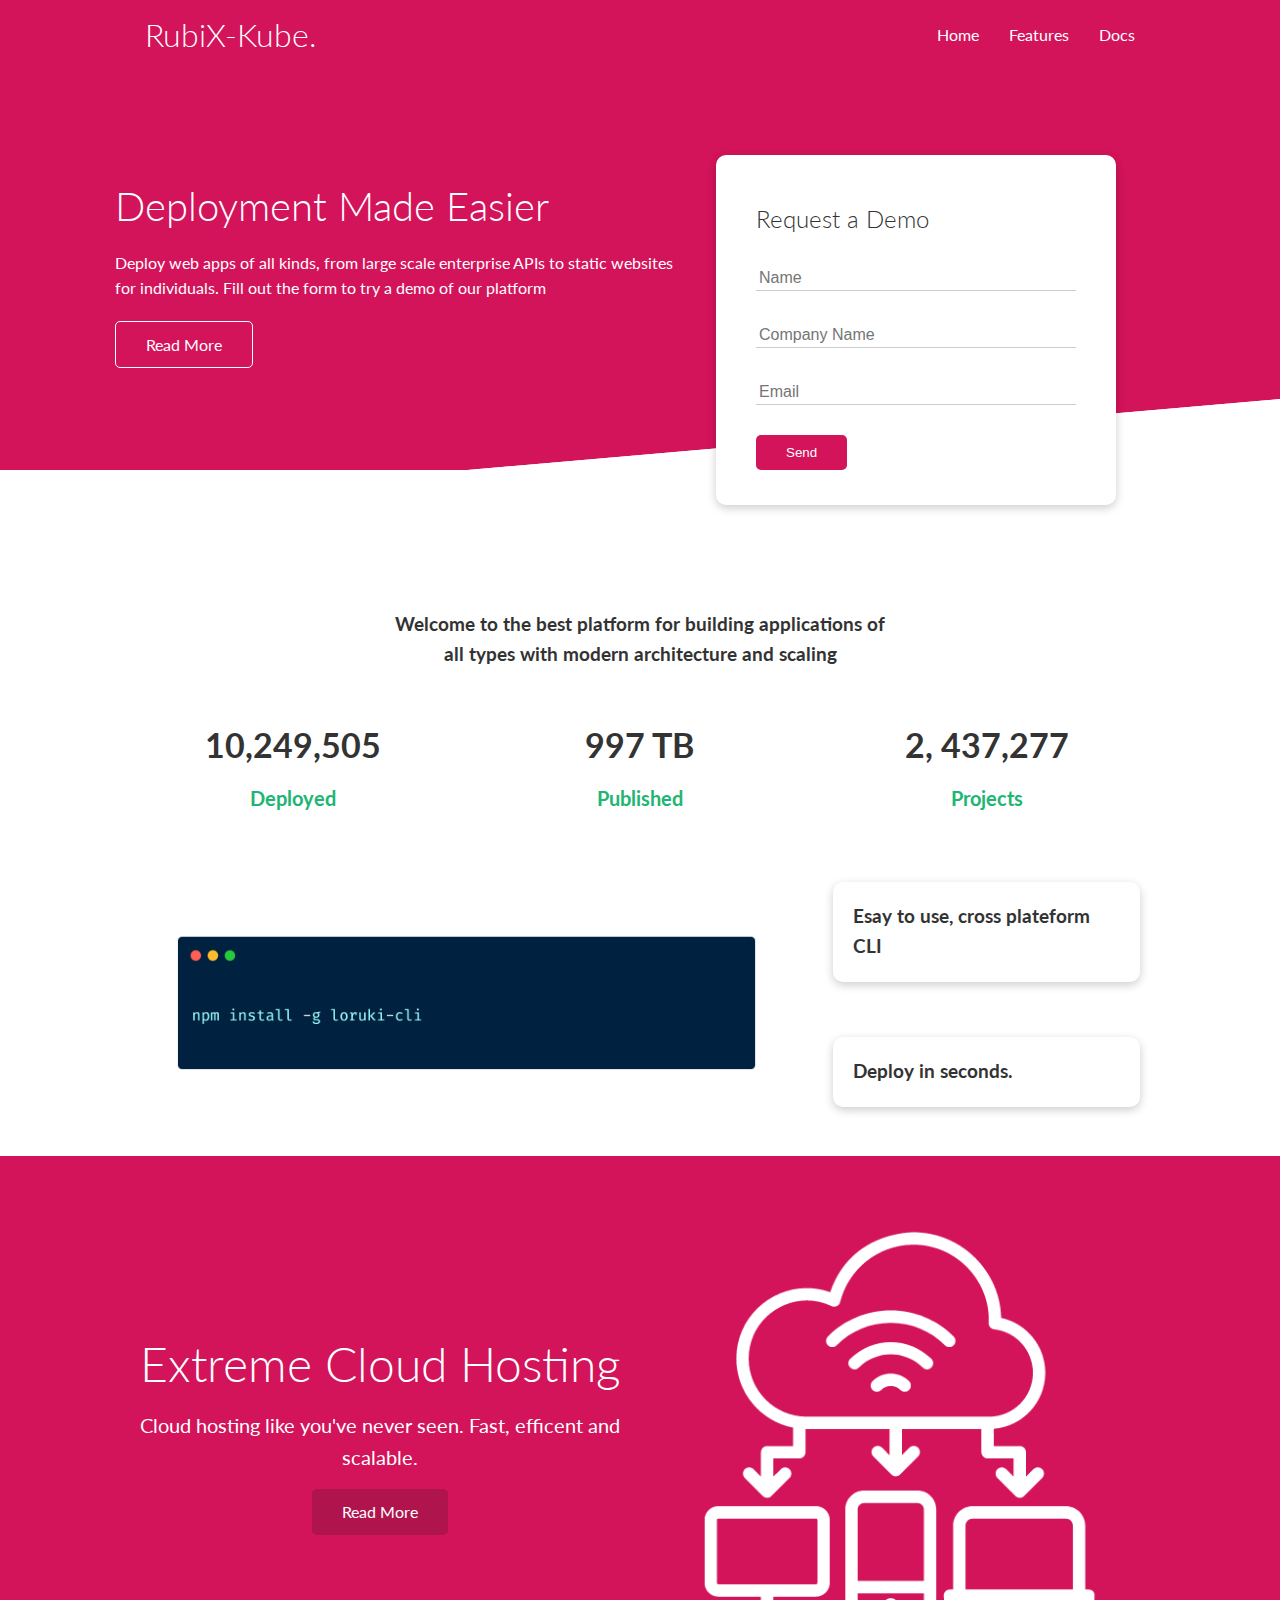
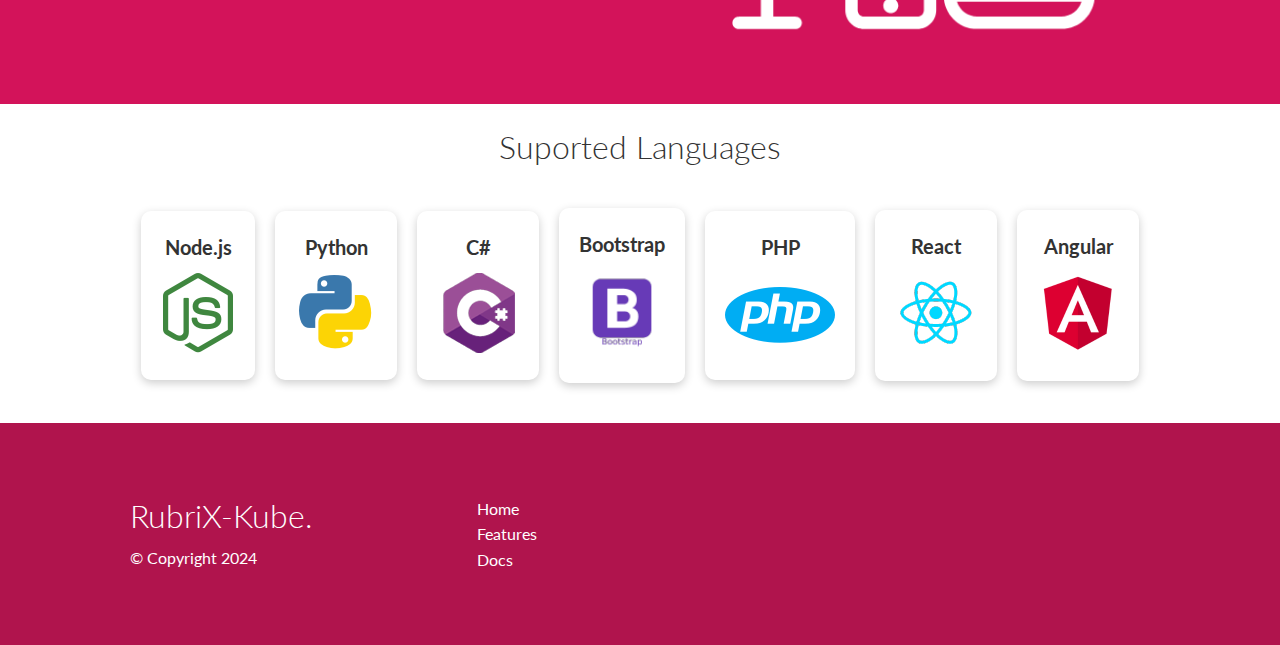
==== index.html @ 8ecd305b "Initial Commit" ====
<!DOCTYPE html>
<html lang="en">
<head>
    <meta charset="UTF-8">
    <meta name="viewport" content="width=device-width, initial-scale=1.0">
    <!--Add utilities after adding css .grid-3 -->
    <link rel="stylesheet" href="css/utilities.css"> 
    <link rel="stylesheet" href="css/stylesheet.css">
    <link rel="stylesheet" href="https://cdnjs.cloudflare.com/ajax/libs/font-awesome/6.5.1/css/all.min.css" integrity="sha512-DTOQO9RWCH3ppGqcWaEA1BIZOC6xxalwEsw9c2QQeAIftl+Vegovlnee1c9QX4TctnWMn13TZye+giMm8e2LwA==" crossorigin="anonymous" referrerpolicy="no-referrer" />
    <title>RubriX-Kube | Cloud Hosting for Everyone </title>
</head>
<body>
    <!-- Navbar -->
    <div class="navbar">
        <div class="container flex">
            <h1 class="logo"><a href="index.html">RubiX-Kube.</a></h1>
            <nav>
                <ul>
                    <li><a href="index.html">Home</a></li>
                    <li><a href="features.html">Features</a></li>
                    <li><a href="docs.html">Docs</a></li>
                </ul>
            </nav>
        </div>
    </div>
    
    <!-- Showcase / Hero -->
    <section class="hero">
        <div class="container grid">
            <div class="hero-text">
                <h1>Deployment Made Easier</h1>
                <p>Deploy web apps of all kinds, from large scale enterprise APIs to static websites for individuals. Fill out the form to try a demo of our platform</p>
                <a href="features.html" class="btn btn-outline">Read More</a>
            </div>
            <div class="hero-form card">
                <h2>Request a Demo</h2>
				<!--  <form name="contact" netlify-honeypot="bot-field" method="POST" data-netlify="true">
                    <input type="hidden" name="form-name" value="contact">
                    <p class="hidden">
                        <label>Don’t fill this out if you're human: <input name="bot-field" /></label>
                      </p>
                    <div class="form-control">
                        <input type="text" name="name" placeholder="Name" required>
                    </div>
                    <div class="form-control">
                        <input type="text" name="company" placeholder="Company Name" required>
                    </div>
                    <div class="form-control">
                        <input type="email" name="email" placeholder="Email" required>
                    </div>
                    <input type="submit" value="Send" class="btn btn-primary">
                </form> -->
                <form>
                    <div class="form-control">
                        <input type="text" name="name" placeholder="Name" required>
                    </div>
                    <div class="form-control">
                        <input type="text" name="company" placeholder="Company Name" required>
                    </div>
                    <div class="form-control">
                        <input type="email" name="email" placeholder="Email" required>
                    </div>
                    <input type="submit" value="Send" class="btn btn-primary">
                </form>
            </div>
        </div>
    </section>

    <!-- Stats -->

    <section class="section stats">
        <div class="container">
            <h3 class="stats-heading text-center my-1">
                Welcome to the best platform for building applications of all types with modern architecture and scaling
            </h3>
            <div class="grid grid-3 text-center my-4">
                <div>
                    <i class="fas fa-server fa-3x"></i>
                    <h3>10,249,505</h3>
                    <p class="text-secondary">Deployed</p>
                </div>
                <div>
                    <i class="fas fa-cloud-arrow-up fa-3x"></i>
                    <h3>997 TB</h3>
                    <p class="text-secondary">Published</p>
                </div>
                <div>
                    <i class="fas fa-project-diagram fa-3x"></i>
                    <h3>2, 437,277</h3>
                    <p class="text-secondary">Projects</p>
                </div>
            </div>
        </div>
    </section>

    <!-- Cli -->
    <!-- Initialy it will take on the default setting that was already set for .grid -->
    <section class="section cli">
        <div class="container grid">
            <img src="images/cli.png">
            <div class="card">
                <h3>Esay to use, cross plateform CLI</h3>
            </div>
            <div class="card">
                <h3>Deploy in seconds.</h3>
            </div>
        </div>
    </section>

    <!-- Cloud -->

    <section class="cloud bg-primary my-2 py-2">
        <div class="container grid">
            <div class="text-center">
                <h2 class="lg">Extreme Cloud Hosting</h2>
                <p class="lead my-1">Cloud hosting like you've never seen. Fast, efficent and scalable.</p>
                <a href="features.html" class="btn btn-dark">Read More</a>
            </div>
            <img src="images/cloud.png" alt="">
        </div>
    </section>
    
    <!-- Languages -->
    <section class="languages">
        <h2 class="md text-center my-2">
            Suported Languages
        </h2>
        <div class="container flex">
            <div class="card">
                <h4>Node.js</h4>
                <img src="images/logos/node.png" alt="">
            </div>
            <div class="card">
                <h4>Python</h4>
                <img src="images/logos/python.png" alt="">
            </div>
            <div class="card">
                <h4>C#</h4>
                <img src="images/logos/csharp.png" alt="">
            </div>
            <div class="card">
                <h4>Bootstrap</h4>
                <img src="images/logos/bootstrap.png" alt="">
            </div>
            <div class="card">
                <h4>PHP</h4>
                <img src="images/logos/php.png" alt="">
            </div>
            <div class="card">
                <h4>React</h4>
                <img src="images/logos/react.png" alt="">
            </div>
            <div class="card">
                <h4>Angular</h4>
                <img src="images/logos/angular.png" alt="">
            </div>
            
        </div>
    </section>
    
    <!-- Footer -->
    <footer class="footer bg-dark py-5">
        <div class="container grid grid-3">
            <div>
                <h1>RubriX-Kube.</h1>
                <p>&copy; Copyright 2024 </p>
            </div>   
            <nav>
                <ul>
                    <li><a href="index.html">Home</a></li>
                    <li><a href="features.html">Features</a></li>
                    <li><a href="docs.html">Docs</a></li>
                </ul>
            </nav>
            <div class="class social">
                <a href="#"><i class="fab fa-github fa-2x"></i></a>
                <a href="#"><i class="fab fa-facebook fa-2x"></i></a>
                <a href="#"><i class="fab fa-instagram fa-2x"></i></a>
                <a href="#"><i class="fab fa-twitter fa-2x"></i></a>
            </div>
        </div>
    </footer>


</body>
</html>
---- css/utilities.css ----
.container {
    max-width: 1100px;
    margin: 0 auto;
    overflow: auto;
    padding: 0 40px;
}

/*After .hero .grid */
.card {
    background-color: #fff;
    /*Add last color: #333 */
    color: #333;
    border-radius: 10px;
    box-shadow: 0 3px 10px rgba(0,0,0,0.2);
    padding: 20px;
    margin: 10px;

}
/*After .hero-form input:focus; */
.btn {
    display: inline-block; 
    padding: 10px 30px;
    cursor: pointer;
    background-color: var(--primary-color);
    color: #fff;
    border: none;
    border-radius: 5px;
}
/* In our html we have a class outline on the button */
.btn-outline {
    background-color: transparent;
    border: solid 1px #fff;
}
/*Adding a hover */
.btn:hover {
    transform: scale(.98);
}

/* Add after .cloud .grid / Backgrounds and cloud buttons */
.bg-primary,
.btn-primary {
    background-color: var(--primary-color);
    color: #fff;
}
.bg-secondary,
.btn-secondary {
    background-color: var(--secondary-color);
    color: #fff;
}

.bg-dark,
.btn-dark {
    background-color: var(--dark-color);
    color: #fff;
}
.bg-light,
.btn-light {
    background-color: var(--light-color);
    color: #333;
}



/*.bg-light a,
.btn-light a {
    background-color: var(--light-color);
    color: #333 ;
}*/



/* add after the footer has been completly added.*/
.bg-primary a,
.btn-primary a,
.bg-secondary a,
.btn-secondary a,
.bg-dark a,
.btn-dark a{
    color: #fff ;
}

/* Add Text colors after adjusting columns on Docs */
.text-primary {
    color: var(--primary-color);
}
    
.text-secondary {
    color: var(--secondary-color);
    
}

.text-dark {
    color: var(--dark-color);
    
}
.text-light {
    color: var(--light-color);
    
}

/* Text sizes Add after .bg...,btn... */
.lead {
    font-size: 20px;
}

.sm {
    font-size: 1rem;
}
.md {
    font-size: 2rem;
}
.lg {
    font-size: 3rem;
}
.xl {
    font-size: 4rem;
}


/* After .grid-3 property is added */
 .text-center {
    text-align: center;
 }  
 
 /* Alert */
 .alert {
    background-color: var(--light-color);
    padding: 10px 20px;
    font-weight: bold;
    margin: 15px 0;
 }

 .alert i {
    margin-right: 10px;
 }

 .alert-success {
    background-color: var(--success-color);
    color: #fff;
 }

 .alert-error {
    background-color: var(--error-color);
    color: #fff;
 }


.flex {
    display: flex;
    justify-content: center;
    align-items: center;
    height: 100%;
}

.grid {
    display: grid;
    /*grid-template-columns: 300px 200px;*/
    /* You can do percentages perferably or fractions i.e. 2fr 1fr of the total space.*/
    /*grid-template-columns: 2fr 1fr;*/
    /*grid-template-columns: 1fr 1fr;*/
    grid-template-columns: repeat(2, 1fr);
    gap: 20px; 
    justify-content: center;
    align-items: center;
    /*Address height of container */ 
    height: 100%;

}

/* Stats add .grid-3 for 3 columns */
.grid-3 {
    grid-template-columns: repeat(3, 1fr);
}
/* After .grid-3 Create a utilities.css file from original stylesheet.css */
/* Margin after .text-align between .btn:hover and .flex */

/* Margin for are my- */
/* rem unit is a css unity is amultiplier of the root elements (html tag) font size. If the root font size say html was 16px it would be 16px x (1)rem*/ 
.my-1 {
    margin: 1rem 0;
}
.my-2 {
    margin: 1.5rem 0;
}
.my-2 {
    margin: 1.5rem 0;
}
.my-3 {
    margin: 2rem 0; /* 16px x 2rem = 32px */
}
.my-4 {
    margin: 3rem 0;
}
.my-5 {
    margin: 4rem 0;
}
/* Places where we need margin all around (Remove 0 0n copy paste)*/
.m-1 {
    margin: 1rem;
}
.m-2 {
    margin: 1.5rem;
}
.m-2 {
    margin: 1.5rem;
}
.m-3 {
    margin: 2rem; /* 16px x 2rem = 32px */
}
.m-4 {
    margin: 3rem;
}
.m-5 {
    margin: 4rem;
}

/* Padding for are py- */
/* rem unit is a css unity is amultiplier of the root elements (html tag) font size. If the root font size say html was 16px it would be 16px x (1)rem*/ 
.py-1 {
    margin: 1rem 0;
}
.py-2 {
    padding: 1.5rem 0;
}
.py-2 {
    padding: 1.5rem 0;
}
.py-3 {
    padding: 2rem 0; /* i.e. 16px x 2rem = 32px */
}
.py-4 {
    padding: 3rem 0;
}
.py-5 {
    padding: 4rem 0;
}
/* Places where we need padding all around (Remove 0 0n copy paste)*/
.p-1 {
    padding: 1rem;
}
.p-2 {
    padding: 1.5rem;
}
.p-2 {
    padding: 1.5rem;
}
.p-3 {
    padding: 2rem; /* 16px x 2rem = 32px */
}
.p-4 {
    padding: 3rem;
}
.p-5 {
    padding: 4rem;
}
/*Setting these allows us to use padding on elements where we decide without creating over and over again. */
---- css/stylesheet.css ----
@import url('https://fonts.googleapis.com/css2?family=Lato:wght@300&display=swap');

/* Add this whwn discusing background to hero */
:root {
    --primary-color: #d3135a;
    /* Add after .bg-primary, .btn-primary - utilities.css */
    --secondary-color: #21b573; 
    --dark-color:#b0144d; 
    --light-color:#f4f4f4; 
    --success-color: #5cb85c;
    --error-color: #d9534f;

}

*{
    box-sizing: border-box;
    padding: 0; 
    margin: 0;

}

body {
    font-family: 'Lato', sans-serif;
    color: #333333;
    line-height: 1.6;
}

ul {
    list-style-type: none;
}

a {
    text-decoration: none;
    color: #333;
}

h1,
h2 {
    font-weight: 300;
    line-height: 1.2;
    margin: 10px 0;
}

p {
    margin: 10px 0;
}

img {

    width: 100%;
}

/* Docs page */
code, pre {
    background-color: #333;
    color: #fff;
    padding: 10px;
}

/* Start navbar after .flex*/

/* Add this initial without var
.navbar {

 background-color: #d3135a;
 color: #fff;
 height: 70px;
}
*/
.navbar {

    background-color: var(--primary-color);
    color: #fff;
    height: 70px;
   }
/* Show after .navbar .flex */
.navbar ul {
    display: flex;
}

.navbar a {
    color: #fff;
    padding: 10px;
    margin: 0 5px;
}

.navbar nav a:hover {
    border-bottom: solid 2px #fff;
}

/* Show the .flex first*/
.navbar .flex {
    justify-content: space-between;
}

/* Hero */
.hero {
    height: 400px;
    background-color: var(--primary-color) ;
    color: #fff;
    position: relative;
}

.hero h1 {
    font-size: 40px;
}

.hero p {
    margin: 20px 0;
}

/* After adding height to .grid: 100& */
.hero .grid {
    /* Add overflow: visable; after .hero-form height: 350px; */
    overflow: visible;
    grid-template-columns: 55% 45%;
    gap: 30px;
}

/* Adding Annimation */
.hero-text {
    animation: slideInFromLeft 1s ease-in;
   
}

/*After adding .card */
.hero-form {
    /*position relative because of adding a top property */
    position: relative;
    top: 60px;
    height: 350px;
    /* Add after overflow: visable; */
    width: 400px;
    padding: 40px;
    /* Set the z-index: 100 so that it always stay in front */ 
    z-index: 100;
    /* Adding Annimation */
    animation: slideInFromRight 1s ease-in;
}

/* Add after .card - z-index: 100; */
/* controls the form elements */
.hero-form .form-control {
    margin: 30px 0;
}
.hero-form input[type='text'],
.hero-form input[type='email'] {
    border: 0;
    border-bottom: solid 1px #ccc;
    width: 100%;
    padding: 3px;
    font-size: 16px;
}
.hero-form input:focus {
    outline: none;
}
/* After adding .btn:hover */
.hero::before,
.hero::after {
    content: '';
    /*The .hero has a position relative. position: absolute; will be based on the .hero position*/ 
    position: absolute;
    height: 100px;
    bottom: -85px;
    right: 0;
    left: 0;
    background-color: #fff;
    transform: skewY(-5deg);
    -webkit-transform: skewY(-5deg);
    -moz-transform: skewY(-5deg);
    -ms-transform: skewY(-5deg);
}

/* Stats */
.stats {
    padding-top: 140px;
    /* Adding Annimation */
    animation: slideInFromBottom 1s ease-in;
}

.stats-heading {
    max-width: 500px;
    margin: auto;
}

.stats .grid h3 {
   font-size: 34px; 
}

.stats .grid p {
    font-size: 20px;
    font-weight: bold;
}

/* Cli */
.cli .grid {
    grid-template-columns: repeat(3, 1fr);
    grid-template-rows: repeat(2,1fr) ;
}

/* If anything is the first child i.e. <img src"images/cli.png"> */
.cli .grid> *:first-child {
    grid-column: 1 / span 2;
    grid-row: 1 / span 2;
}

/* Cloud */
.cloud .grid {
    grid-template-columns: repeat(4fr 3fr) ;
    /* Add backgroud color to utilities */
}

/* Languages */
.languages .flex {
    flex-wrap: wrap;
}
.languages .card {
    text-align: center;    
    margin: 18px 10px 40px;
    /* Add after declaring .languages .card:hover */
    transition: transform 0.2s ease-in;
}

.languages .card h4 {
    font-size: 20px;
    margin-bottom: 10px;
}

.languages .card:hover {
    transform: translateY(-15px);
}

/* Features */ 
.features-head img,
.docs-head img {
    width: 200px;
    padding: 20px;
    justify-self: flex-end;
}
.features-sub-head img {
    width: 300px;
    justify-self: flex-end;
}

.features-main .card > i {
    padding-right: 30PX;
}
.features-main .grid {
    padding: 30px;
}

.features-main .grid > *:first-child {
    grid-column: 1 /span 3;
}

.features-main .grid > *:nth-child(2) {
    grid-column: 1 /span 2;
}

/* Docs */
.docs-main h3 {
  margin: 20px 0;  
}

.docs-main .grid {
    grid-template-columns: 1fr 2fr;
    align-items: flex-start;
   
}

.docs-main nav li {
    font-size: 17px;
    padding-bottom: 5px;
    margin-bottom: 5px;
    border-bottom: solid 1px #ccc;
}

.docs-main a:hover {
    font-weight: bold;
}

/* Animations */
@keyframes slideInFromLeft {
    0% {
        transform: translateX(-100%);
    }
    100% {
        transform: translateX(0);
    }

}

@keyframes slideInFromRight {
    0% {
        transform: translateX(100%);
    }
    1000% {
        transform: translateX(0);
    }

}

@keyframes slideInFromTop {
    0% {
        transform: translateY(-100%);
    }
    100% {
        transform: translateX(0);
    }

}

@keyframes slideInFromBottom {
    0% {
        transform: translateY(100%);
    }
    1000% {
        transform: translateY(0);
    }
}


/* footer */
.footer .social a {
    margin: 0 10px;
}

/* Tablet and under */ 
@media(max-width: 768px) {
   /* After home page...
    .grid,
    .hero .grid,
    .stats .grid, 
    .cli .grid, 
    .cloud .grid {
        grid-template-columns: 1fr;
        grid-template-rows: 1rf;
    } */

    /* Add this after completed Features and Docs pages */
    .grid,
    .hero .grid,
    .stats .grid, 
    .cli .grid, 
    .cloud .grid, 
    .features-main .grid, 
    .docs-main .grid {
        grid-template-columns: 1fr;
        grid-template-rows: 1rf;
    }
    /* Showcase Area */
    .hero {
        height: auto; /* This allows the card form area to take the height of the container.*/
    }

    .hero-text {
        text-align: center;
        margin-top: 40px;
        /* Adding Annimation */
        animation: slideInFromTop 1s ease-in;
    }
    /* This will center form */
    .hero-form {
        justify-self: center;
        margin: auto;
        /* Adding Annimation */
        animation: slideInFromBottom 1s ease-in;
    }

    .cli .grid> *:first-child {
        grid-column: 1;
        grid-row: 1;
    }
     /* Add this after completed Features and Docs pages */
    .features-head,
    .features-sub-head,
    .docs-head {
        text-align: center;
    }
    .features-head img,
    .features-sub-head img,
    .docs-head img {
        justify-self: center;
    }
    .features-main .grid > *:first-child,
    .features-main .grid > *:nth-child(2) {
        grid-column: 1;
    }

}

/* Mobile */ 
@media(max-width: 600px) {
    .navbar {
        height: 110px;
    }
    /* We want to put menu items under the logo.*/
    .navbar .flex {
        flex-direction: column;
    }
    .navbar ul {
        padding: 10px;
        background-color: rgba(0,0,0,0.1);
    }
    /* Switch back to tablet view */ 
}
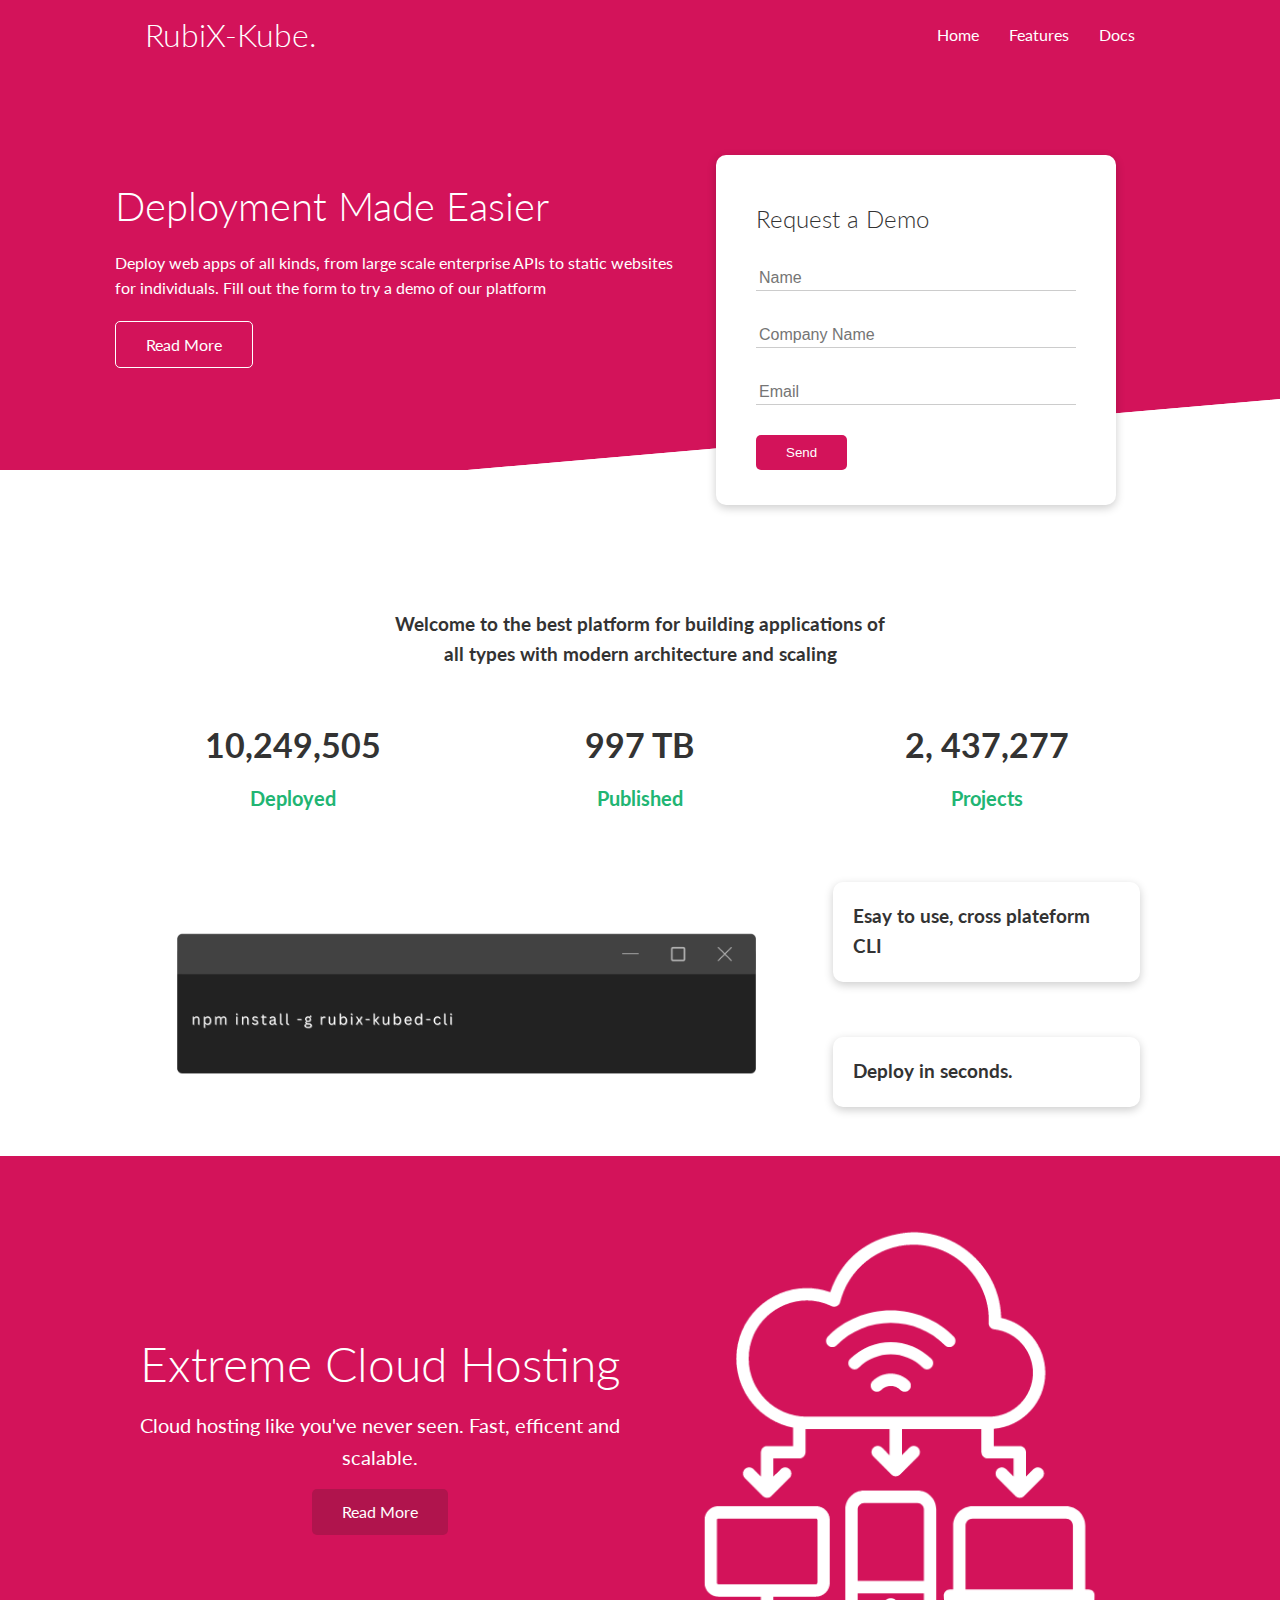
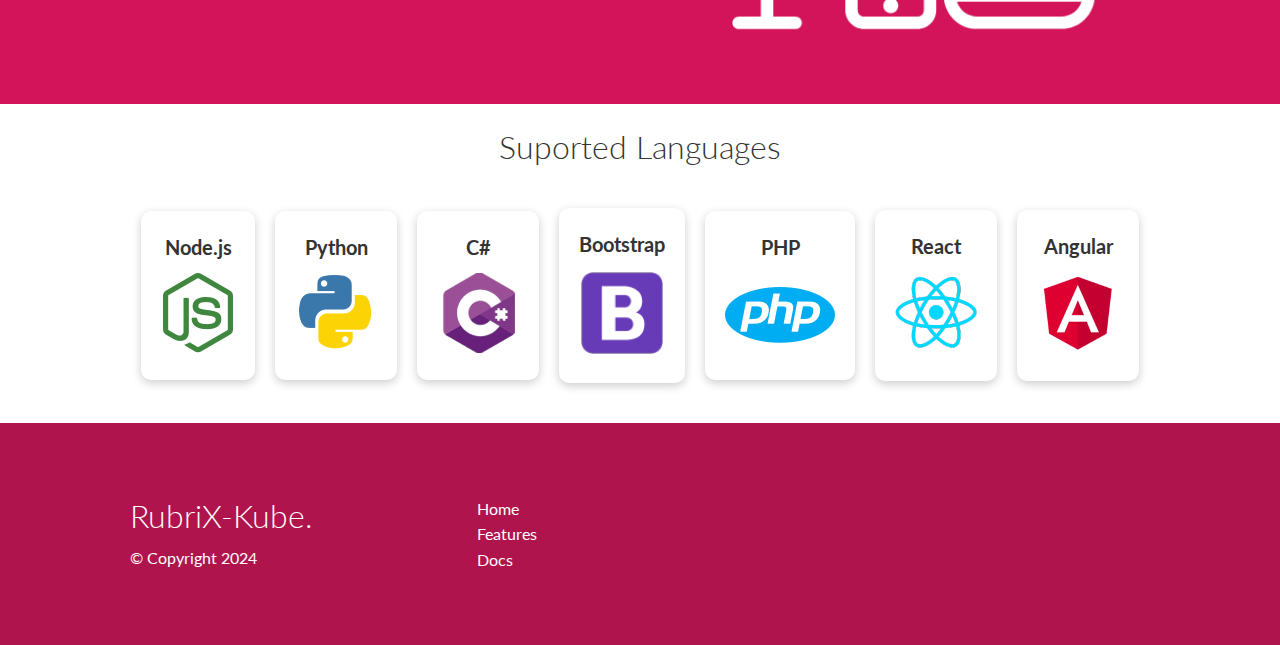
==== commit 349dc45b: "Added favicon link and image / and updated images" ====
--- a/index.html
+++ b/index.html
@@ -7,6 +7,8 @@
     <link rel="stylesheet" href="css/utilities.css"> 
     <link rel="stylesheet" href="css/stylesheet.css">
     <link rel="stylesheet" href="https://cdnjs.cloudflare.com/ajax/libs/font-awesome/6.5.1/css/all.min.css" integrity="sha512-DTOQO9RWCH3ppGqcWaEA1BIZOC6xxalwEsw9c2QQeAIftl+Vegovlnee1c9QX4TctnWMn13TZye+giMm8e2LwA==" crossorigin="anonymous" referrerpolicy="no-referrer" />
+    <link rel="icon" type="image/x-icon" href="/images/favicon.png">
+
     <title>RubriX-Kube | Cloud Hosting for Everyone </title>
 </head>
 <body>
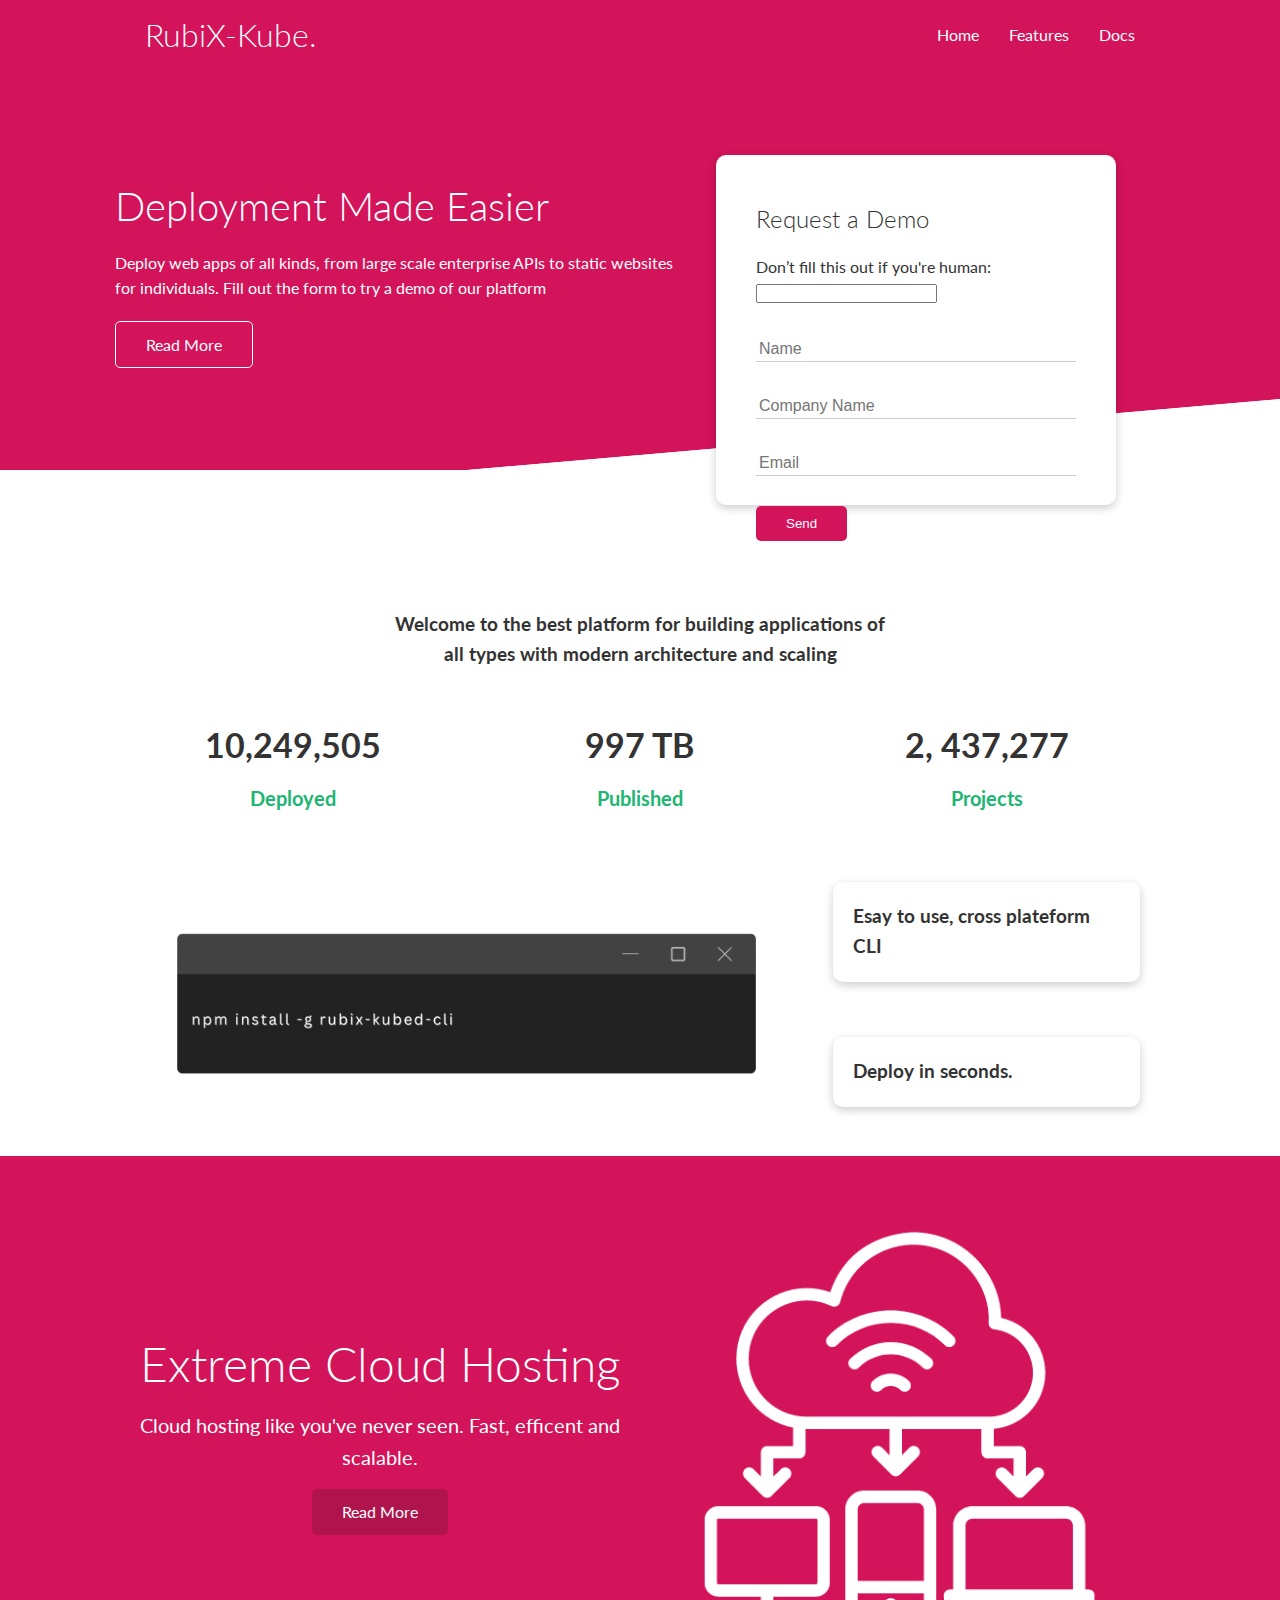
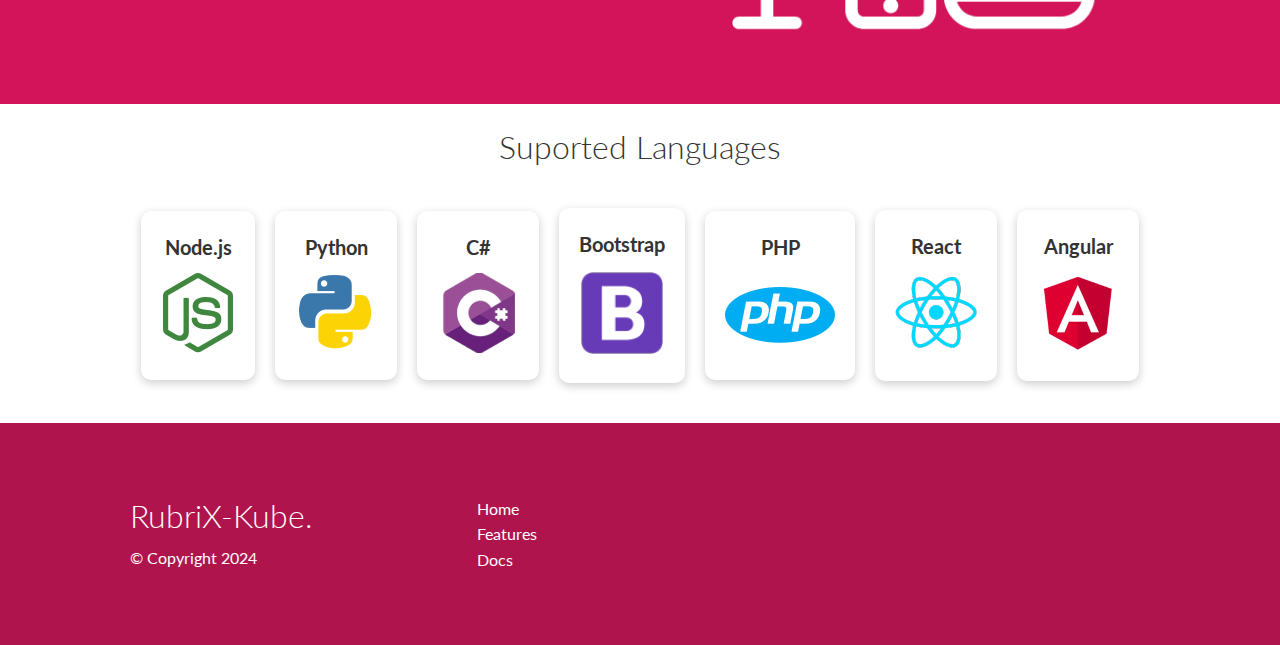
==== commit 780d323a: "dded updated form to index page" ====
--- a/index.html
+++ b/index.html
@@ -36,7 +36,7 @@
             </div>
             <div class="hero-form card">
                 <h2>Request a Demo</h2>
-				<!--  <form name="contact" netlify-honeypot="bot-field" method="POST" data-netlify="true">
+				<form name="contact" netlify-honeypot="bot-field" method="POST" data-netlify="true">
                     <input type="hidden" name="form-name" value="contact">
                     <p class="hidden">
                         <label>Don’t fill this out if you're human: <input name="bot-field" /></label>
@@ -51,8 +51,8 @@
                         <input type="email" name="email" placeholder="Email" required>
                     </div>
                     <input type="submit" value="Send" class="btn btn-primary">
-                </form> -->
-                <form>
+                </form> 
+                <!-- <form>
                     <div class="form-control">
                         <input type="text" name="name" placeholder="Name" required>
                     </div>
@@ -63,10 +63,10 @@
                         <input type="email" name="email" placeholder="Email" required>
                     </div>
                     <input type="submit" value="Send" class="btn btn-primary">
-                </form>
+                </form> -->
             </div>
         </div>
-    </section>
+    </section> 
 
     <!-- Stats -->
 
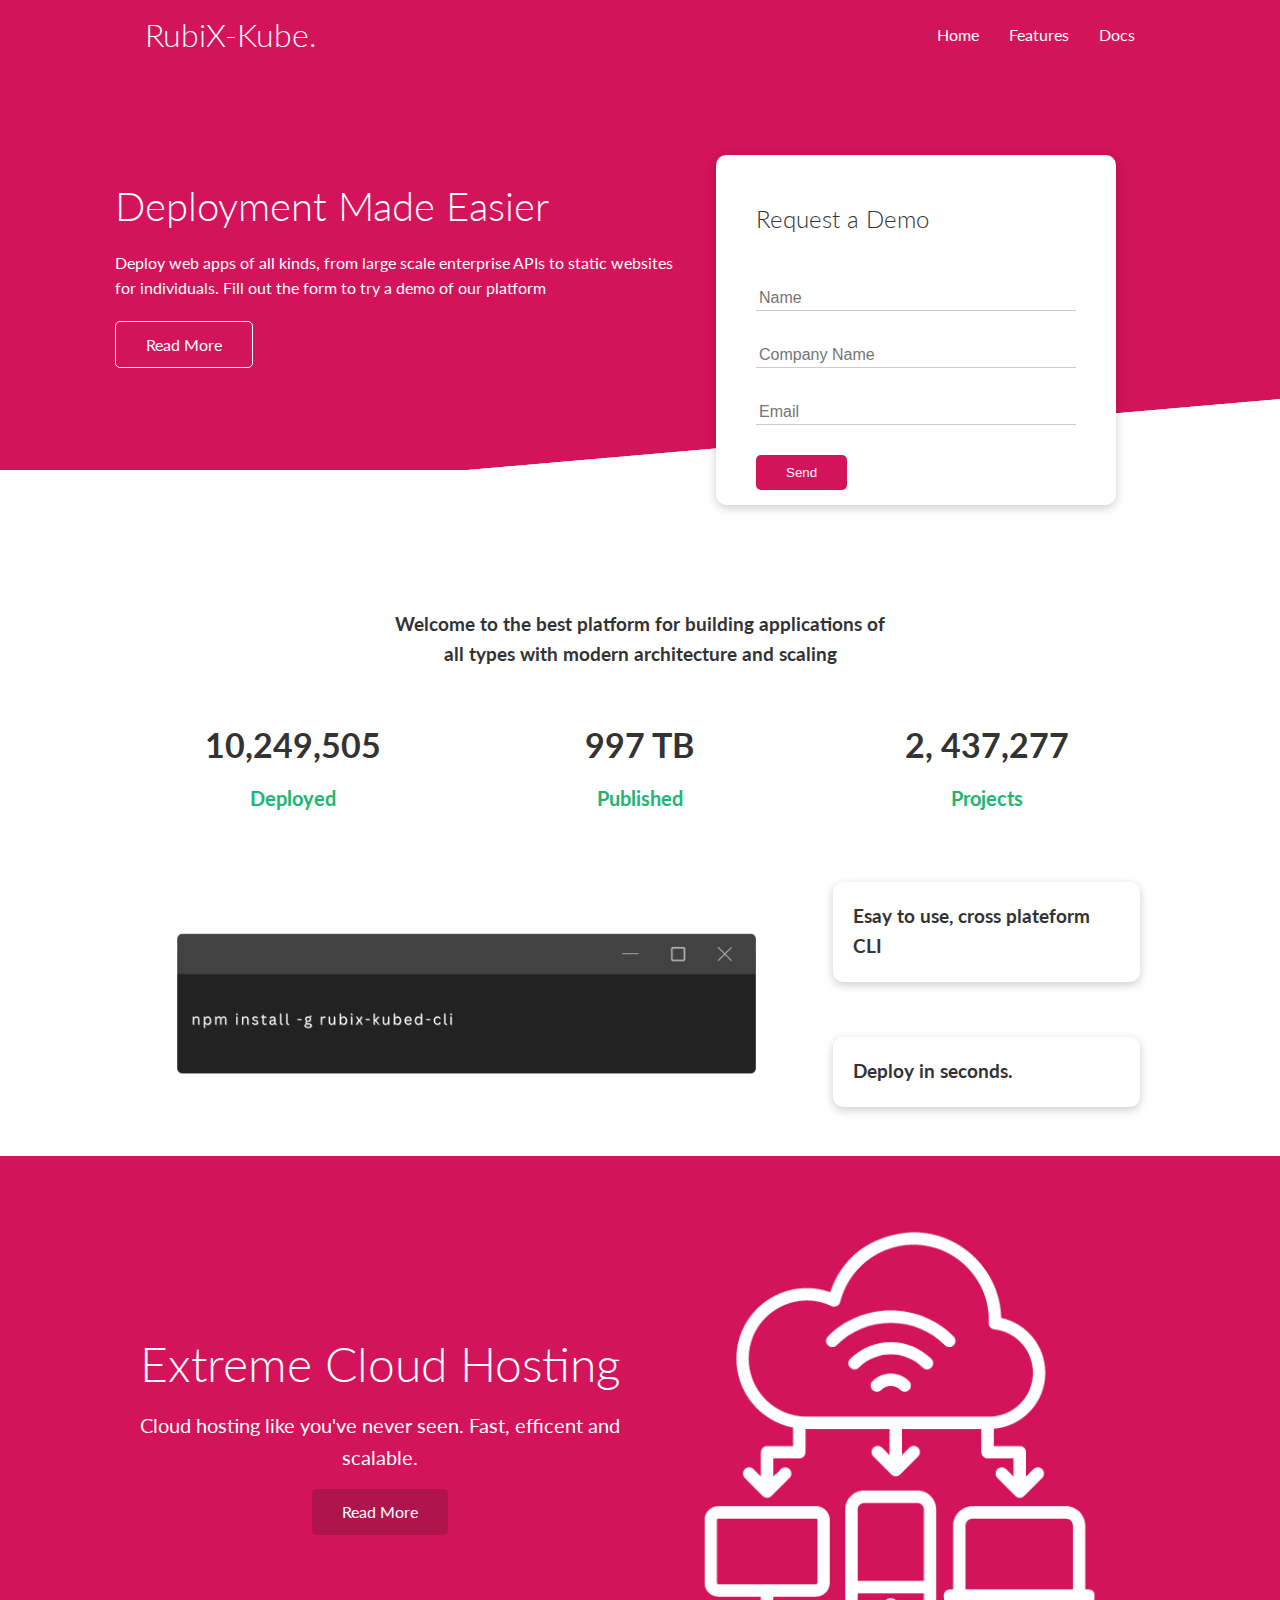
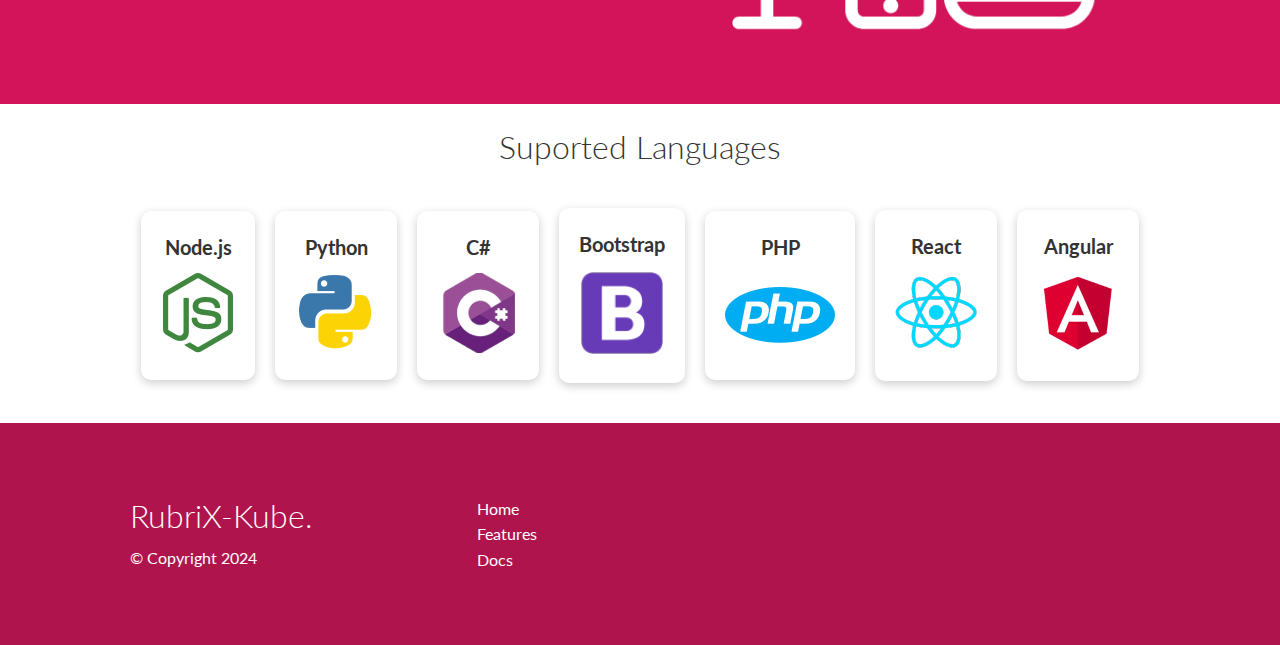
==== commit e49e2594: "Added netlify to form itself" ====
--- a/index.html
+++ b/index.html
@@ -36,7 +36,7 @@
             </div>
             <div class="hero-form card">
                 <h2>Request a Demo</h2>
-				<form name="contact" netlify-honeypot="bot-field" method="POST" data-netlify="true">
+				<form name="contact" netlify-honeypot="bot-field" method="POST" data-netlify="true" netlify>
                     <input type="hidden" name="form-name" value="contact">
                     <p class="hidden">
                         <label>Don’t fill this out if you're human: <input name="bot-field" /></label>
--- a/css/stylesheet.css
+++ b/css/stylesheet.css
@@ -55,6 +55,11 @@
     background-color: #333;
     color: #fff;
     padding: 10px;
+}
+
+.hidden {
+    visibility: hidden;
+    height: 0;
 }
 
 /* Start navbar after .flex*/
